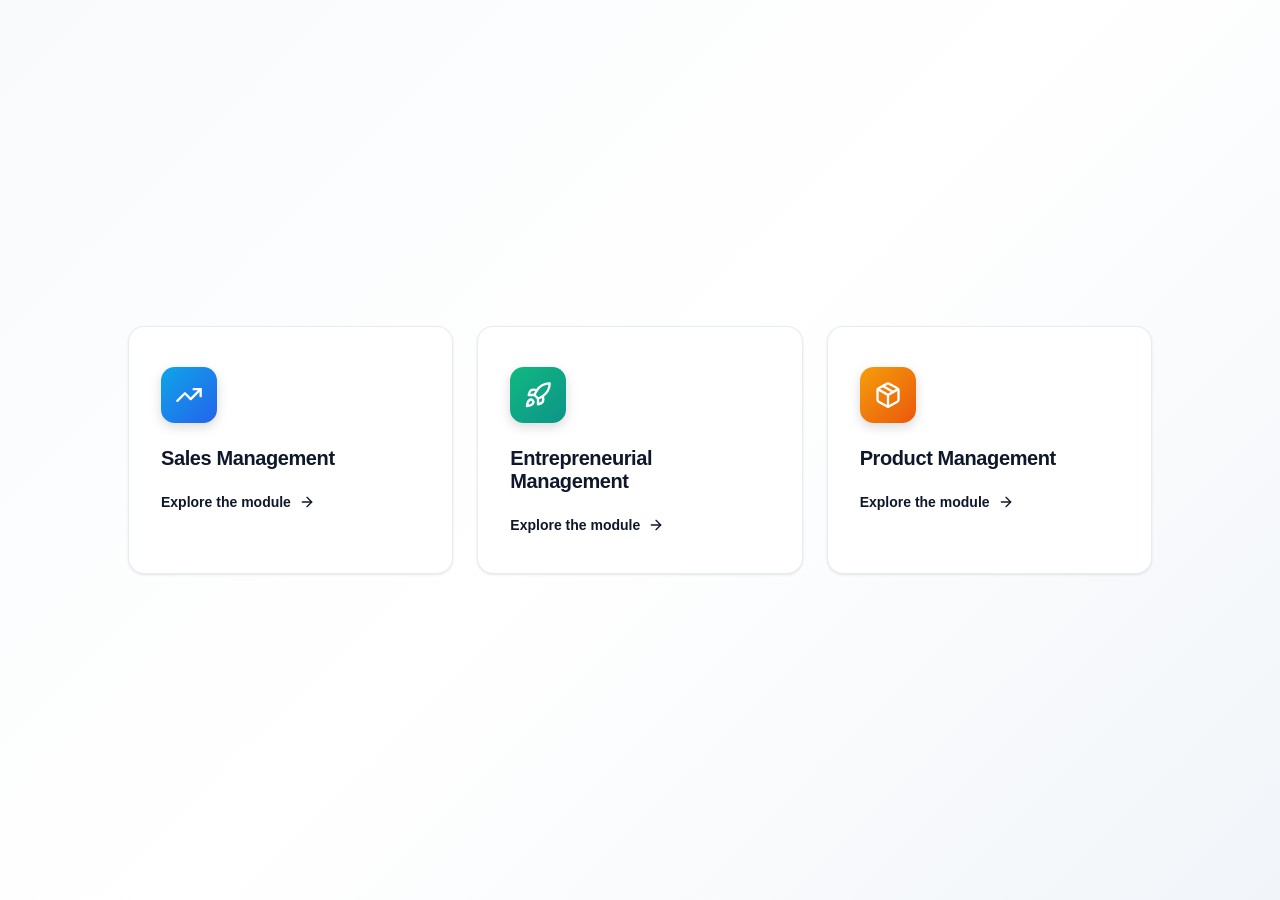
==== index.html @ 74922099 "Update index.html" ====
<!doctype html>
<html lang="en">
  <head>
    <meta charset="UTF-8" />
    <meta name="viewport" content="width=device-width, initial-scale=1.0" />
    <title>Manage</title>
    <link rel="stylesheet" href="style.css" />
    <meta property="og:image" content="https://bolt.new/static/og_default.png">
    <meta name="twitter:card" content="summary_large_image">
    <meta name="twitter:image" content="https://bolt.new/static/og_default.png">
</head>
  <body>
    <div class="page">
      <div class="cards">
        <div class="card" data-module="sales">
          <div class="card-icon card-icon--blue">
            <svg xmlns="http://www.w3.org/2000/svg" width="28" height="28" viewBox="0 0 24 24" fill="none" stroke="currentColor" stroke-width="2" stroke-linecap="round" stroke-linejoin="round"><polyline points="22 7 13.5 15.5 8.5 10.5 2 17"></polyline><polyline points="16 7 22 7 22 13"></polyline></svg>
          </div>
          <h2 class="card-title">Sales Management</h2>
          <div class="card-link">
            <span>Explore the module</span>
            <svg xmlns="http://www.w3.org/2000/svg" width="16" height="16" viewBox="0 0 24 24" fill="none" stroke="currentColor" stroke-width="2" stroke-linecap="round" stroke-linejoin="round"><line x1="5" y1="12" x2="19" y2="12"></line><polyline points="12 5 19 12 12 19"></polyline></svg>
          </div>
        </div>

        <div class="card" data-module="entrepreneurial">
          <div class="card-icon card-icon--green">
            <svg xmlns="http://www.w3.org/2000/svg" width="28" height="28" viewBox="0 0 24 24" fill="none" stroke="currentColor" stroke-width="2" stroke-linecap="round" stroke-linejoin="round"><path d="M4.5 16.5c-1.5 1.26-2 5-2 5s3.74-.5 5-2c.71-.84.7-2.13-.09-2.91a2.18 2.18 0 0 0-2.91-.09z"></path><path d="M12 15l-3-3a22 22 0 0 1 2-3.95A12.88 12.88 0 0 1 22 2c0 2.72-.78 7.5-6 11a22.35 22.35 0 0 1-4 2z"></path><path d="M9 12H4s.55-3.03 2-4c1.62-1.08 5 0 5 0"></path><path d="M12 15v5s3.03-.55 4-2c1.08-1.62 0-5 0-5"></path></svg>
          </div>
          <h2 class="card-title">Entrepreneurial Management</h2>
          <div class="card-link">
            <span>Explore the module</span>
            <svg xmlns="http://www.w3.org/2000/svg" width="16" height="16" viewBox="0 0 24 24" fill="none" stroke="currentColor" stroke-width="2" stroke-linecap="round" stroke-linejoin="round"><line x1="5" y1="12" x2="19" y2="12"></line><polyline points="12 5 19 12 12 19"></polyline></svg>
          </div>
        </div>

        <div class="card" data-module="product">
          <div class="card-icon card-icon--amber">
            <svg xmlns="http://www.w3.org/2000/svg" width="28" height="28" viewBox="0 0 24 24" fill="none" stroke="currentColor" stroke-width="2" stroke-linecap="round" stroke-linejoin="round"><path d="M16.5 9.4 7.55 4.24"></path><path d="M21 16V8a2 2 0 0 0-1-1.73l-7-4a2 2 0 0 0-2 0l-7 4A2 2 0 0 0 3 8v8a2 2 0 0 0 1 1.73l7 4a2 2 0 0 0 2 0l7-4A2 2 0 0 0 21 16z"></path><polyline points="3.27 6.96 12 12.01 20.73 6.96"></polyline><line x1="12" y1="22.08" x2="12" y2="12"></line></svg>
          </div>
          <h2 class="card-title">Product Management</h2>
          <div class="card-link">
            <span>Explore the module</span>
            <svg xmlns="http://www.w3.org/2000/svg" width="16" height="16" viewBox="0 0 24 24" fill="none" stroke="currentColor" stroke-width="2" stroke-linecap="round" stroke-linejoin="round"><line x1="5" y1="12" x2="19" y2="12"></line><polyline points="12 5 19 12 12 19"></polyline></svg>
          </div>
        </div>
      </div>
    </div>
    <script type="module" src="script.js"></script>
  </body>
</html>
---- style.css ----
*,
*::before,
*::after {
  margin: 0;
  padding: 0;
  box-sizing: border-box;
}

:root {
  --bg-start: #f8fafc;
  --bg-mid: #ffffff;
  --bg-end: #f1f5f9;
  --card-bg: #ffffff;
  --card-border: rgba(226, 232, 240, 0.8);
  --text-900: #0f172a;
  --text-600: #475569;
  --shadow-card: 0 1px 3px rgba(0, 0, 0, 0.06), 0 1px 2px rgba(0, 0, 0, 0.04);
}

body {
  font-family: -apple-system, BlinkMacSystemFont, 'Segoe UI', Roboto, Helvetica, Arial, sans-serif;
  background: linear-gradient(135deg, var(--bg-start), var(--bg-mid), var(--bg-end));
  color: var(--text-900);
  -webkit-font-smoothing: antialiased;
}

.page {
  min-height: 100vh;
  display: flex;
  align-items: center;
  justify-content: center;
  padding: 2rem 1.5rem;
}

.cards {
  display: grid;
  grid-template-columns: repeat(3, 1fr);
  gap: 1.5rem;
  width: 100%;
  max-width: 64rem;
}

@media (max-width: 900px) {
  .cards {
    grid-template-columns: 1fr;
    max-width: 24rem;
  }
}

.card {
  position: relative;
  background: var(--card-bg);
  border: 1px solid var(--card-border);
  border-radius: 1rem;
  padding: 2.5rem 2rem;
  box-shadow: var(--shadow-card);
  cursor: pointer;
  overflow: hidden;
  transition: transform 0.3s ease, box-shadow 0.3s ease;
}

.card::before {
  content: '';
  position: absolute;
  inset: 0 0 auto 0;
  height: 4px;
  opacity: 0;
  transition: opacity 0.3s ease;
}

.card:hover {
  transform: translateY(-4px);
  box-shadow: 0 20px 40px rgba(0, 0, 0, 0.1);
}

.card:hover::before {
  opacity: 1;
}

.card-icon {
  width: 3.5rem;
  height: 3.5rem;
  border-radius: 0.85rem;
  display: flex;
  align-items: center;
  justify-content: center;
  color: #fff;
  margin-bottom: 1.5rem;
  box-shadow: 0 4px 12px rgba(0, 0, 0, 0.15);
}

.card-icon--blue {
  background: linear-gradient(135deg, #0ea5e9, #2563eb);
}
.card-icon--green {
  background: linear-gradient(135deg, #10b981, #0d9488);
}
.card-icon--amber {
  background: linear-gradient(135deg, #f59e0b, #ea580c);
}

.card[data-module='sales']:hover {
  box-shadow: 0 20px 40px rgba(14, 165, 233, 0.18);
}
.card[data-module='sales']::before {
  background: linear-gradient(90deg, #0ea5e9, #2563eb);
}

.card[data-module='entrepreneurial']:hover {
  box-shadow: 0 20px 40px rgba(16, 185, 129, 0.18);
}
.card[data-module='entrepreneurial']::before {
  background: linear-gradient(90deg, #10b981, #0d9488);
}

.card[data-module='product']:hover {
  box-shadow: 0 20px 40px rgba(245, 158, 11, 0.18);
}
.card[data-module='product']::before {
  background: linear-gradient(90deg, #f59e0b, #ea580c);
}

.card-title {
  font-size: 1.25rem;
  font-weight: 700;
  letter-spacing: -0.02em;
  margin-bottom: 1.5rem;
}

.card-link {
  display: flex;
  align-items: center;
  gap: 0.5rem;
  font-size: 0.875rem;
  font-weight: 600;
  color: var(--text-900);
  transition: gap 0.3s ease;
}

.card:hover .card-link {
  gap: 0.85rem;
}
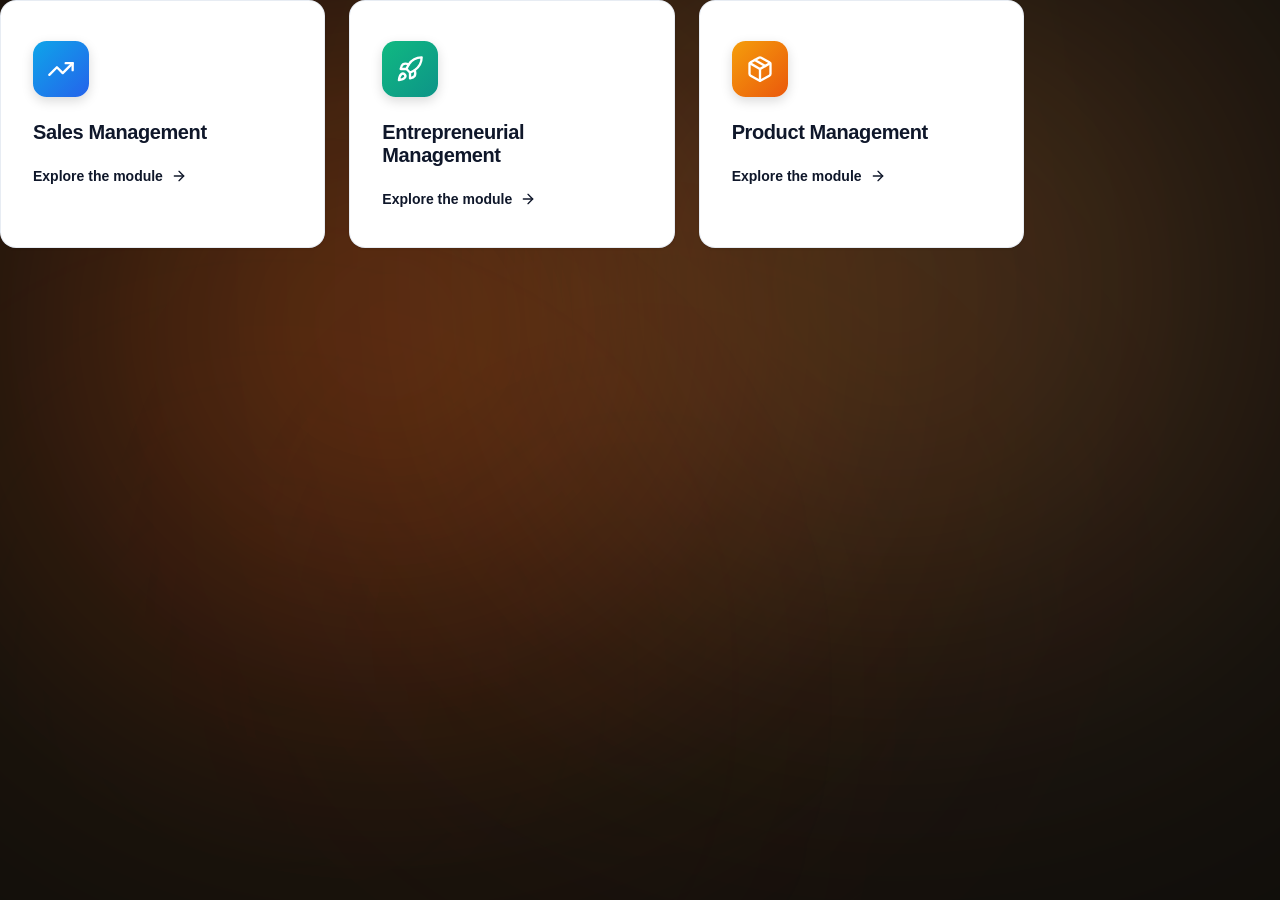
==== commit f71444c7: "Update index.html" ====
--- a/index.html
+++ b/index.html
@@ -10,6 +10,13 @@
     <meta name="twitter:image" content="https://bolt.new/static/og_default.png">
 </head>
   <body>
+  <div class="aura-bg">
+    <div class="aura-layer-1" aria-hidden="true"></div>
+    <div class="aura-layer-2" aria-hidden="true"></div>
+    <div class="aura-layer-3" aria-hidden="true"></div>
+    <div class="aura-layer-4" aria-hidden="true"></div>
+
+    <div class="aura-content">
     <div class="page">
       <div class="cards">
         <div class="card" data-module="sales">
--- a/style.css
+++ b/style.css
@@ -19,9 +19,10 @@
 
 body {
   font-family: -apple-system, BlinkMacSystemFont, 'Segoe UI', Roboto, Helvetica, Arial, sans-serif;
-  background: linear-gradient(135deg, var(--bg-start), var(--bg-mid), var(--bg-end));
+  background-color: #100e0b;
   color: var(--text-900);
   -webkit-font-smoothing: antialiased;
+}
 }
 
 .page {
@@ -140,3 +141,49 @@
 .card:hover .card-link {
   gap: 0.85rem;
 }
+
+.aura-bg {
+  position: relative;
+  overflow: hidden;
+  min-height: 100vh;
+}
+.aura-layer-1 {
+  position: absolute; inset: 0;
+  background: radial-gradient(circle at 30% 35%, rgba(234,88,12,0.6) 0%, transparent 45%);
+  mix-blend-mode: screen;
+  filter: blur(162px);
+  transform: translateZ(0);
+  will-change: transform;
+  pointer-events: none;
+}
+.aura-layer-2 {
+  position: absolute; inset: 0;
+  background: radial-gradient(circle at 70% 30%, rgba(251,146,60,0.5) 0%, transparent 40%);
+  mix-blend-mode: screen;
+  filter: blur(180px);
+  transform: translateZ(0);
+  will-change: transform;
+  pointer-events: none;
+}
+.aura-layer-3 {
+  position: absolute; inset: 0;
+  background: radial-gradient(circle at 50% 75%, rgba(153,27,27,0.4) 0%, transparent 50%);
+  mix-blend-mode: multiply;
+  filter: blur(260px);
+  transform: translateZ(0);
+  will-change: transform;
+  pointer-events: none;
+}
+.aura-layer-4 {
+  position: absolute; inset: 0;
+  background: radial-gradient(circle at 20% 80%, rgba(251,191,36,0.2) 0%, transparent 35%);
+  mix-blend-mode: overlay;
+  filter: blur(198px);
+  transform: translateZ(0);
+  will-change: transform;
+  pointer-events: none;
+}
+.aura-content {
+  position: relative;
+  z-index: 1;
+}
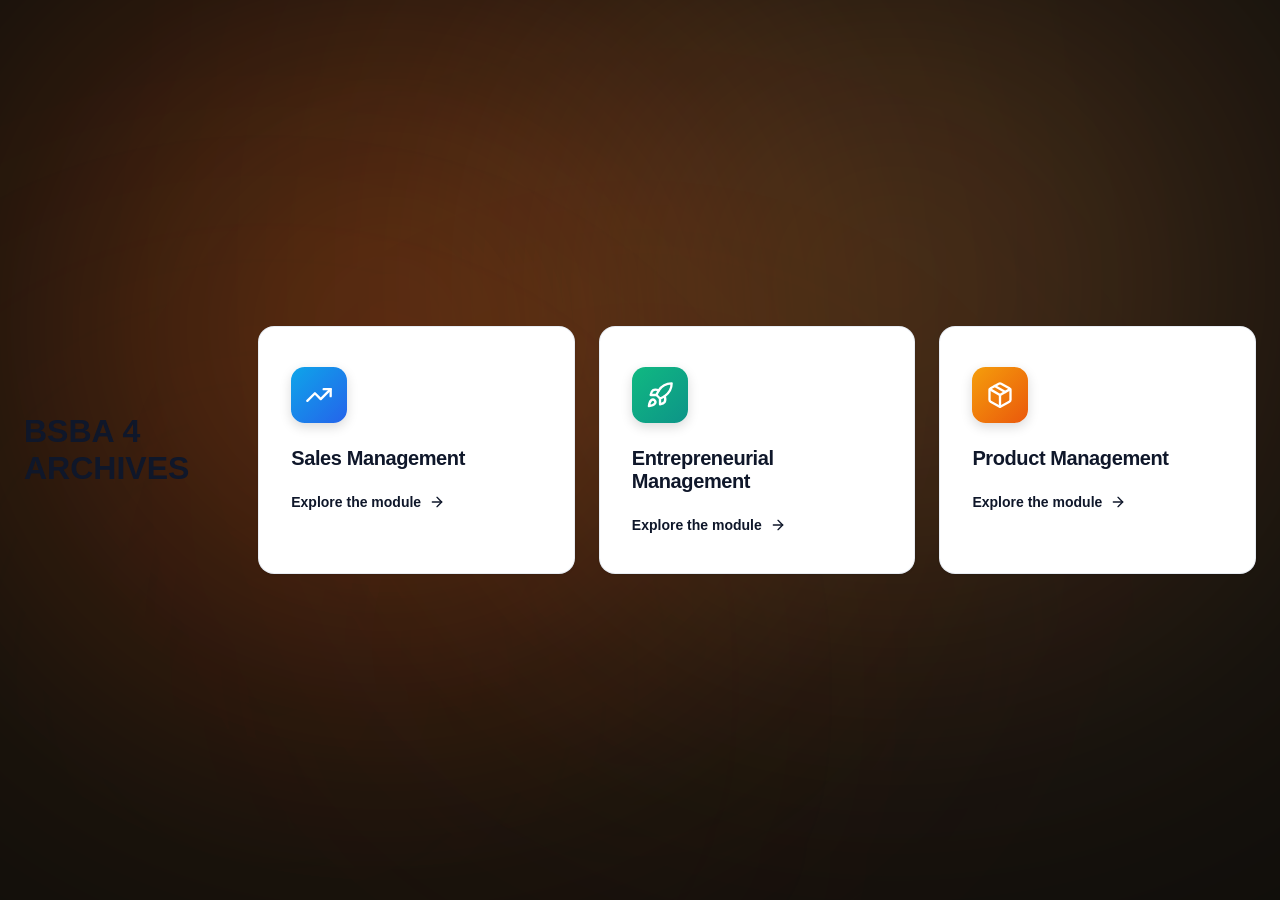
==== commit 7883fc6a: "Update index.html" ====
--- a/index.html
+++ b/index.html
@@ -17,9 +17,10 @@
     <div class="aura-layer-4" aria-hidden="true"></div>
 
     <div class="aura-content">
-    <div class="page">
-      <div class="cards">
-        <div class="card" data-module="sales">
+      <div class="page">
+        <h1 class="page-title">BSBA 4 ARCHIVES</h1>
+        <div class="cards">
+          <div class="card" data-module="sales">
           <div class="card-icon card-icon--blue">
             <svg xmlns="http://www.w3.org/2000/svg" width="28" height="28" viewBox="0 0 24 24" fill="none" stroke="currentColor" stroke-width="2" stroke-linecap="round" stroke-linejoin="round"><polyline points="22 7 13.5 15.5 8.5 10.5 2 17"></polyline><polyline points="16 7 22 7 22 13"></polyline></svg>
           </div>
@@ -52,7 +53,9 @@
           </div>
         </div>
       </div>
+      </div>
     </div>
-    <script type="module" src="script.js"></script>
-  </body>
+  </div>
+  <script type="module" src="script.js"></script>
+</body>
 </html>
--- a/style.css
+++ b/style.css
@@ -22,7 +22,6 @@
   background-color: #100e0b;
   color: var(--text-900);
   -webkit-font-smoothing: antialiased;
-}
 }
 
 .page {
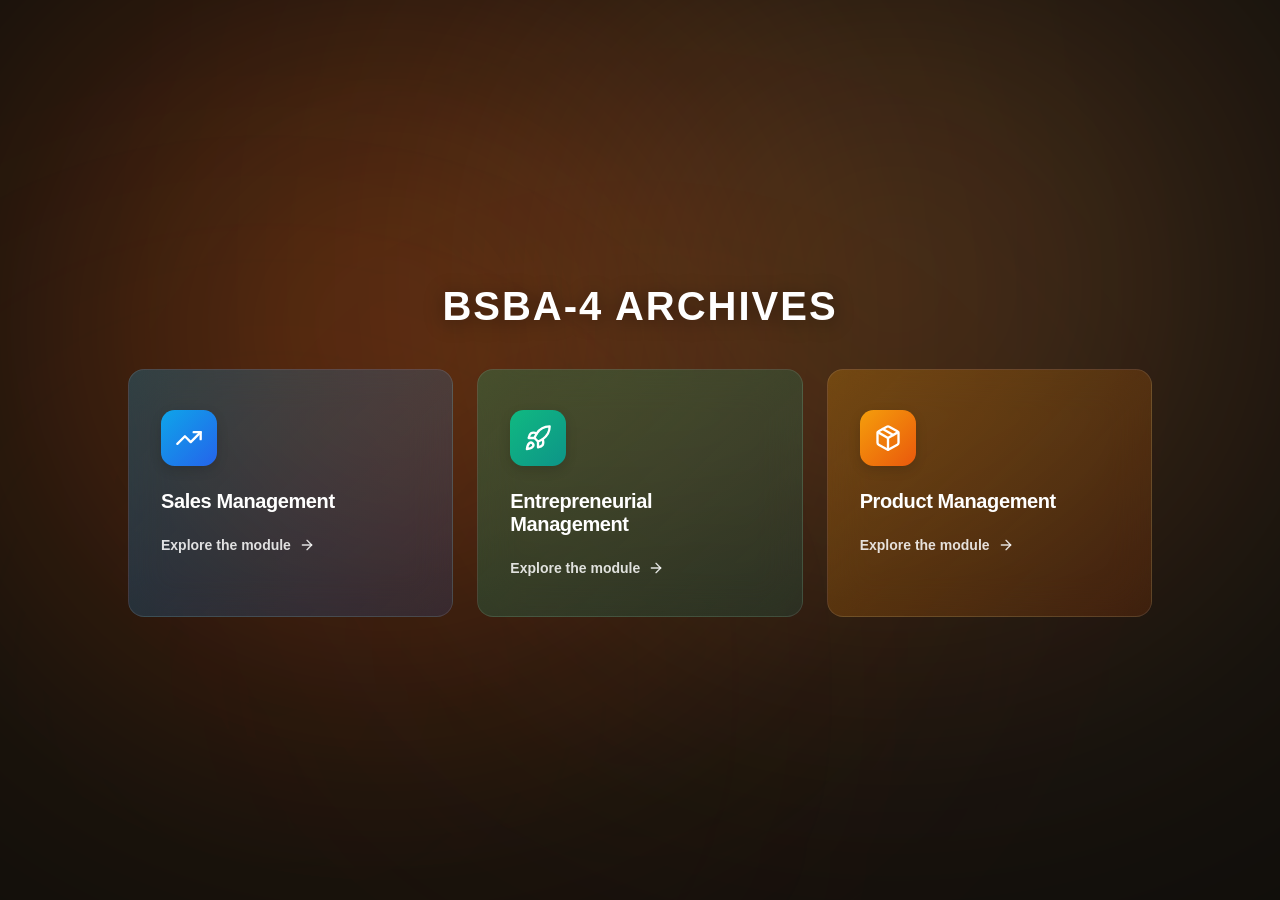
==== commit ce3f71cc: "Update index.html" ====
--- a/index.html
+++ b/index.html
@@ -18,7 +18,7 @@
 
     <div class="aura-content">
       <div class="page">
-        <h1 class="page-title">BSBA 4 ARCHIVES</h1>
+        <h1 class="page-title">BSBA-4 ARCHIVES</h1>
         <div class="cards">
           <div class="card" data-module="sales">
           <div class="card-icon card-icon--blue">
--- a/style.css
+++ b/style.css
@@ -27,6 +27,7 @@
 .page {
   min-height: 100vh;
   display: flex;
+  flex-direction: column;
   align-items: center;
   justify-content: center;
   padding: 2rem 1.5rem;
@@ -49,14 +50,28 @@
 
 .card {
   position: relative;
-  background: var(--card-bg);
-  border: 1px solid var(--card-border);
+  border: 1px solid rgba(255, 255, 255, 0.1);
   border-radius: 1rem;
   padding: 2.5rem 2rem;
-  box-shadow: var(--shadow-card);
   cursor: pointer;
   overflow: hidden;
   transition: transform 0.3s ease, box-shadow 0.3s ease;
+  color: #fff;
+}
+
+.card[data-module='sales'] {
+  background: linear-gradient(135deg, rgba(14, 165, 233, 0.25), rgba(37, 99, 235, 0.15));
+  backdrop-filter: blur(20px);
+}
+
+.card[data-module='entrepreneurial'] {
+  background: linear-gradient(135deg, rgba(16, 185, 129, 0.25), rgba(13, 148, 136, 0.15));
+  backdrop-filter: blur(20px);
+}
+
+.card[data-module='product'] {
+  background: linear-gradient(135deg, rgba(245, 158, 11, 0.25), rgba(234, 88, 12, 0.15));
+  backdrop-filter: blur(20px);
 }
 
 .card::before {
@@ -133,7 +148,7 @@
   gap: 0.5rem;
   font-size: 0.875rem;
   font-weight: 600;
-  color: var(--text-900);
+  color: rgba(255, 255, 255, 0.85);
   transition: gap 0.3s ease;
 }
 
@@ -186,3 +201,18 @@
   position: relative;
   z-index: 1;
 }
+.page-title {
+  color: #fff;
+  font-size: 2.5rem;
+  font-weight: 800;
+  letter-spacing: 0.05em;
+  text-align: center;
+  margin-bottom: 2.5rem;
+  text-shadow: 0 2px 20px rgba(0, 0, 0, 0.4);
+}
+
+@media (max-width: 600px) {
+  .page-title {
+    font-size: 1.75rem;
+  }
+}
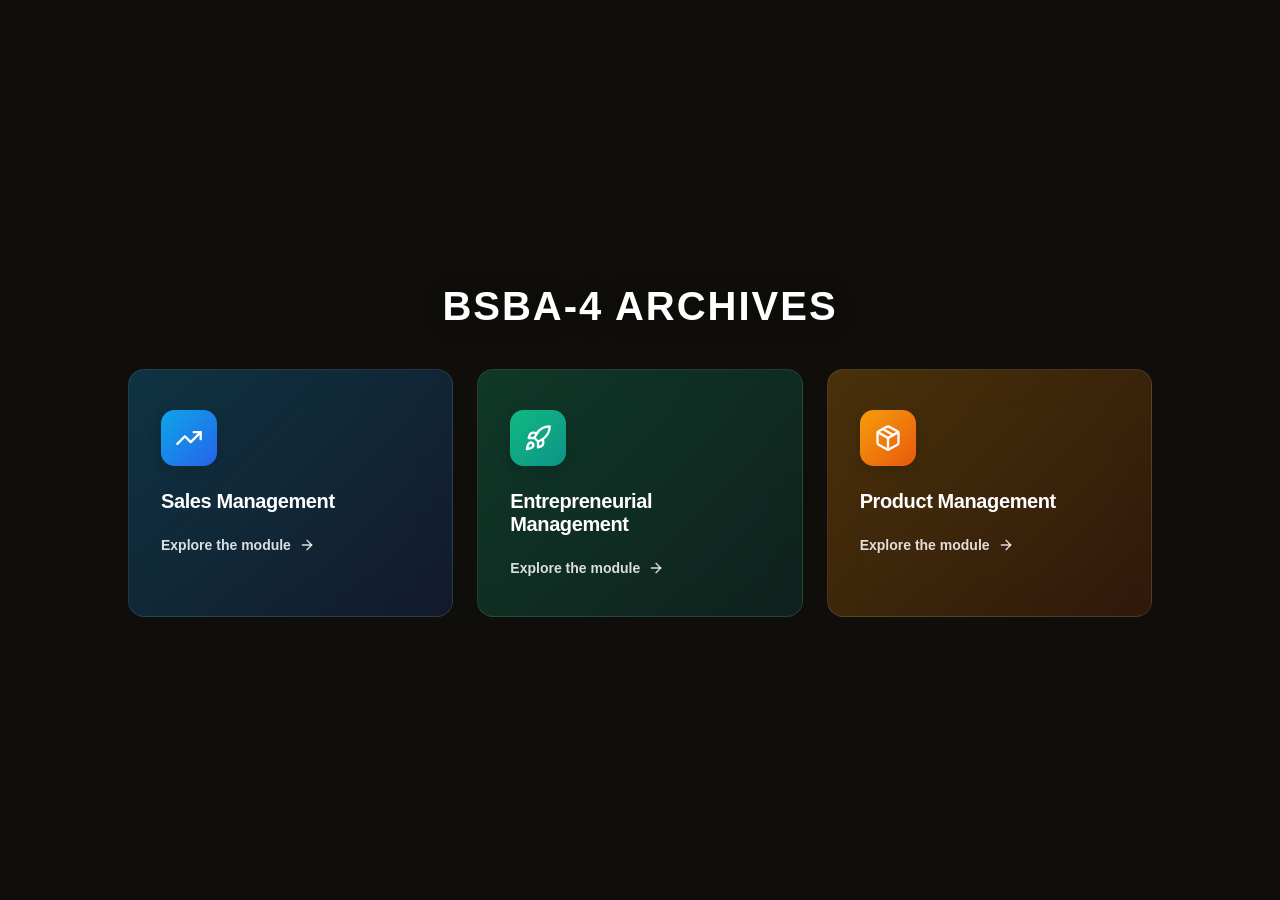
==== commit 628b6afc: "Update index.html" ====
--- a/index.html
+++ b/index.html
@@ -11,11 +11,7 @@
 </head>
   <body>
   <div class="aura-bg">
-    <div class="aura-layer-1" aria-hidden="true"></div>
-    <div class="aura-layer-2" aria-hidden="true"></div>
-    <div class="aura-layer-3" aria-hidden="true"></div>
-    <div class="aura-layer-4" aria-hidden="true"></div>
-
+    <div class="aura-layer" aria-hidden="true"></div>
     <div class="aura-content">
       <div class="page">
         <h1 class="page-title">BSBA-4 ARCHIVES</h1>
@@ -30,7 +26,6 @@
             <svg xmlns="http://www.w3.org/2000/svg" width="16" height="16" viewBox="0 0 24 24" fill="none" stroke="currentColor" stroke-width="2" stroke-linecap="round" stroke-linejoin="round"><line x1="5" y1="12" x2="19" y2="12"></line><polyline points="12 5 19 12 12 19"></polyline></svg>
           </div>
         </div>
-
         <div class="card" data-module="entrepreneurial">
           <div class="card-icon card-icon--green">
             <svg xmlns="http://www.w3.org/2000/svg" width="28" height="28" viewBox="0 0 24 24" fill="none" stroke="currentColor" stroke-width="2" stroke-linecap="round" stroke-linejoin="round"><path d="M4.5 16.5c-1.5 1.26-2 5-2 5s3.74-.5 5-2c.71-.84.7-2.13-.09-2.91a2.18 2.18 0 0 0-2.91-.09z"></path><path d="M12 15l-3-3a22 22 0 0 1 2-3.95A12.88 12.88 0 0 1 22 2c0 2.72-.78 7.5-6 11a22.35 22.35 0 0 1-4 2z"></path><path d="M9 12H4s.55-3.03 2-4c1.62-1.08 5 0 5 0"></path><path d="M12 15v5s3.03-.55 4-2c1.08-1.62 0-5 0-5"></path></svg>
@@ -41,7 +36,6 @@
             <svg xmlns="http://www.w3.org/2000/svg" width="16" height="16" viewBox="0 0 24 24" fill="none" stroke="currentColor" stroke-width="2" stroke-linecap="round" stroke-linejoin="round"><line x1="5" y1="12" x2="19" y2="12"></line><polyline points="12 5 19 12 12 19"></polyline></svg>
           </div>
         </div>
-
         <div class="card" data-module="product">
           <div class="card-icon card-icon--amber">
             <svg xmlns="http://www.w3.org/2000/svg" width="28" height="28" viewBox="0 0 24 24" fill="none" stroke="currentColor" stroke-width="2" stroke-linecap="round" stroke-linejoin="round"><path d="M16.5 9.4 7.55 4.24"></path><path d="M21 16V8a2 2 0 0 0-1-1.73l-7-4a2 2 0 0 0-2 0l-7 4A2 2 0 0 0 3 8v8a2 2 0 0 0 1 1.73l7 4a2 2 0 0 0 2 0l7-4A2 2 0 0 0 21 16z"></path><polyline points="3.27 6.96 12 12.01 20.73 6.96"></polyline><line x1="12" y1="22.08" x2="12" y2="12"></line></svg>
--- a/style.css
+++ b/style.css
@@ -83,12 +83,15 @@
   transition: opacity 0.3s ease;
 }
 
-.card:hover {
+.card:hover,
+.card:focus-visible {
   transform: translateY(-4px);
   box-shadow: 0 20px 40px rgba(0, 0, 0, 0.1);
-}
-
-.card:hover::before {
+  outline: none;
+}
+
+.card:hover::before,
+.card:focus-visible::before {
   opacity: 1;
 }
 
@@ -161,40 +164,24 @@
   overflow: hidden;
   min-height: 100vh;
 }
-.aura-layer-1 {
-  position: absolute; inset: 0;
-  background: radial-gradient(circle at 30% 35%, rgba(234,88,12,0.6) 0%, transparent 45%);
-  mix-blend-mode: screen;
-  filter: blur(162px);
+/* Background glow. This used to be four separate divs, each with a
+   live CSS `filter: blur()` (up to 160px radius) recomputed by the
+   browser on every resize/zoom — expensive by itself, and worse
+   whenever position:fixed inset:0 sizing changes (browser zoom, pinch
+   zoom) since all four had to re-render at the new size simultaneously.
+   That was the main source of zoom lag.
+
+   Replaced with one precomputed image (aura-bg.webp) that bakes in the
+   same colors/positions/blend result ahead of time — the browser just
+   scales a ~15KB picture instead of recomputing four Gaussian blurs.
+   Fixed positioning is kept exactly as before (capped to one viewport's
+   worth of pixels, stays put while scrolling, unaffected by page
+   length) — only the "how is the glow itself drawn" part changed. */
+.aura-layer {
+  position: fixed; inset: 0;
+  z-index: 0;
+  background: #100e0b url('aura-bg.webp') center center / cover no-repeat;
   transform: translateZ(0);
-  will-change: transform;
-  pointer-events: none;
-}
-.aura-layer-2 {
-  position: absolute; inset: 0;
-  background: radial-gradient(circle at 70% 30%, rgba(251,146,60,0.5) 0%, transparent 40%);
-  mix-blend-mode: screen;
-  filter: blur(180px);
-  transform: translateZ(0);
-  will-change: transform;
-  pointer-events: none;
-}
-.aura-layer-3 {
-  position: absolute; inset: 0;
-  background: radial-gradient(circle at 50% 75%, rgba(153,27,27,0.4) 0%, transparent 50%);
-  mix-blend-mode: multiply;
-  filter: blur(260px);
-  transform: translateZ(0);
-  will-change: transform;
-  pointer-events: none;
-}
-.aura-layer-4 {
-  position: absolute; inset: 0;
-  background: radial-gradient(circle at 20% 80%, rgba(251,191,36,0.2) 0%, transparent 35%);
-  mix-blend-mode: overlay;
-  filter: blur(198px);
-  transform: translateZ(0);
-  will-change: transform;
   pointer-events: none;
 }
 .aura-content {
@@ -216,3 +203,693 @@
     font-size: 1.75rem;
   }
 }
+
+/* The big "Chapter N" heading on chapter detail pages, scaled down
+   a bit closer in proportion to the subtitle sitting right below it
+   (rather than the larger default .page-title size used elsewhere). */
+#chapterHeading {
+  font-size: 2rem;
+}
+
+@media (max-width: 600px) {
+  #chapterHeading {
+    font-size: 1.5rem;
+  }
+}
+
+/* Placeholder module pages */
+
+/* Row of back-icon buttons on chapter pages: a swooping back arrow to
+   the module list, plus a house icon straight to the Archive front
+   page. Circular glass buttons, same visual language as the
+   undo/redo/reset toolbar buttons elsewhere on this page. */
+.back-links-row {
+  position: absolute;
+  top: 2rem;
+  left: 2rem;
+  display: flex;
+  align-items: center;
+  gap: 0.6rem;
+  z-index: 5;
+}
+
+.back-icon-btn {
+  position: absolute;
+  top: 2rem;
+  left: 2rem;
+  width: 2.35rem;
+  height: 2.35rem;
+  border-radius: 50%;
+  border: 1px solid rgba(255, 255, 255, 0.18);
+  background: rgba(255, 255, 255, 0.07);
+  color: rgba(255, 255, 255, 0.85);
+  display: flex;
+  align-items: center;
+  justify-content: center;
+  flex-shrink: 0;
+  text-decoration: none;
+  transition: border-color 0.2s ease, background 0.2s ease, color 0.2s ease, transform 0.2s ease;
+}
+
+/* Inside the chapter page's row, positioning is handled by the row
+   itself (flex layout, two icons side by side) rather than each icon
+   individually. */
+.back-links-row .back-icon-btn {
+  position: static;
+}
+
+.back-icon-btn svg {
+  width: 1.05rem;
+  height: 1.05rem;
+}
+
+.back-icon-btn:hover,
+.back-icon-btn:focus-visible {
+  border-color: var(--accent, #38bdf8);
+  color: #fff;
+  transform: translateY(-1px);
+  outline: none;
+}
+
+@media (max-width: 600px) {
+  .back-icon-btn {
+    width: 2.1rem;
+    height: 2.1rem;
+  }
+  .back-icon-btn svg {
+    width: 0.95rem;
+    height: 0.95rem;
+  }
+}
+
+.page-subtitle {
+  color: rgba(255, 255, 255, 0.75);
+  font-size: 1.05rem;
+  text-align: center;
+  max-width: 32rem;
+}
+
+/* Pages with tall stacked content (e.g. chapter lists) should start
+   from the top and grow, rather than trying to vertically center. */
+.page--top {
+  justify-content: flex-start;
+  padding-top: 6rem;
+  padding-bottom: 4rem;
+}
+
+.chapter-list {
+  display: flex;
+  flex-direction: column;
+  gap: 0.9rem;
+  width: 100%;
+  max-width: 30rem;
+}
+
+.chapter-card {
+  border: 1px solid rgba(255, 255, 255, 0.1);
+  border-radius: 0.75rem;
+  padding: 0.85rem 1.25rem;
+  color: #fff;
+  cursor: pointer;
+  transition: transform 0.2s ease, box-shadow 0.2s ease;
+}
+
+.chapter-card:hover,
+.chapter-card:focus-visible {
+  transform: translateY(-2px);
+  outline: none;
+}
+
+.chapter-number {
+  font-size: 0.95rem;
+  font-weight: 700;
+  letter-spacing: -0.01em;
+}
+
+/* Reserved blank space below the chapter number for a title,
+   to be filled in manually later. */
+.chapter-title-space {
+  min-height: 1.4rem;
+  margin-top: 0.3rem;
+}
+
+/* Once a title is filled in (from window.CHAPTER_TITLES, wired up in
+   chapter-nav.js), it renders here at the same proportion as the
+   "Chapter N" label above it by default. Long titles get their font
+   size shrunk down by chapter-nav.js (via the --title-fit-scale
+   variable) just enough to keep fitting the card cleanly, since not
+   every chapter's title length is known ahead of time. */
+.chapter-title-space.has-title {
+  min-height: 0;
+  color: rgba(255, 255, 255, 0.72);
+  font-weight: 500;
+  line-height: 1.35;
+  font-size: calc(0.95rem * var(--title-fit-scale, 1));
+}
+
+.chapter-card--blue {
+  background: linear-gradient(135deg, rgba(14, 165, 233, 0.2), rgba(37, 99, 235, 0.12));
+  backdrop-filter: blur(20px);
+}
+.chapter-card--blue:hover {
+  box-shadow: 0 12px 24px rgba(14, 165, 233, 0.15);
+}
+
+.chapter-card--green {
+  background: linear-gradient(135deg, rgba(16, 185, 129, 0.2), rgba(13, 148, 136, 0.12));
+  backdrop-filter: blur(20px);
+}
+.chapter-card--green:hover {
+  box-shadow: 0 12px 24px rgba(16, 185, 129, 0.15);
+}
+
+.chapter-card--amber {
+  background: linear-gradient(135deg, rgba(245, 158, 11, 0.2), rgba(234, 88, 12, 0.12));
+  backdrop-filter: blur(20px);
+}
+.chapter-card--amber:hover {
+  box-shadow: 0 12px 24px rgba(245, 158, 11, 0.15);
+}
+
+/* ============================================================
+   Floating Action Button (FAB) — the "<" icon on the right edge
+   that morphs into a glowing ring and opens a stack of options.
+   ============================================================ */
+
+.fab-wrap {
+  position: fixed;
+  top: 50%;
+  right: 1.75rem;
+  transform: translateY(-50%);
+  display: flex;
+  align-items: center;
+  gap: 1.1rem;
+  z-index: 100;
+}
+
+.fab-icon {
+  position: relative;
+  width: 2.75rem;
+  height: 2.75rem;
+  flex-shrink: 0;
+  border-radius: 50%;
+  border: 1px solid rgba(255, 255, 255, 0.18);
+  background: rgba(255, 255, 255, 0.07);
+  backdrop-filter: blur(12px);
+  color: #fff;
+  display: flex;
+  align-items: center;
+  justify-content: center;
+  cursor: pointer;
+  box-shadow: 0 4px 14px rgba(0, 0, 0, 0.3);
+  transition: background 0.35s ease, border-color 0.35s ease,
+    box-shadow 0.35s ease, transform 0.2s ease;
+  touch-action: manipulation;
+}
+
+.fab-icon svg {
+  width: 16px;
+  height: 16px;
+  transition: transform 0.35s ease;
+}
+
+.fab-icon:hover {
+  transform: scale(1.07);
+}
+
+/* Icon "becomes" a thin glowing halo/ring when opened */
+.fab-wrap.is-open .fab-icon {
+  background: rgba(255, 255, 255, 0.02);
+  border: 1.5px solid var(--accent, #38bdf8);
+  box-shadow: 0 0 4px var(--accent, #38bdf8), 0 0 24px var(--accent, #38bdf8);
+}
+
+.fab-wrap.is-open .fab-icon svg {
+  transform: rotate(180deg);
+}
+
+.fab-options {
+  position: relative;
+  display: flex;
+  flex-direction: column;
+  gap: 0.6rem;
+  opacity: 0;
+  visibility: hidden;
+  transform: translateX(14px);
+  pointer-events: none;
+  transition: opacity 0.3s ease, transform 0.3s ease, visibility 0s linear 0.3s;
+  max-width: 15rem;
+}
+
+.fab-wrap.is-open .fab-options {
+  opacity: 1;
+  visibility: visible;
+  transform: translateX(0);
+  pointer-events: auto;
+  transition: opacity 0.3s ease, transform 0.3s ease, visibility 0s linear 0s;
+}
+
+/* Glowing vertical spine connecting all option containers */
+.fab-options::before {
+  content: '';
+  position: absolute;
+  top: 0;
+  bottom: 0;
+  right: -0.85rem;
+  width: 2px;
+  background: var(--accent, #38bdf8);
+  opacity: 0.55;
+  box-shadow: 0 0 8px var(--accent, #38bdf8);
+  border-radius: 2px;
+}
+
+/* Glowing tick connecting the spine to the halo */
+.fab-options::after {
+  content: '';
+  position: absolute;
+  top: 50%;
+  right: -1.7rem;
+  width: 0.85rem;
+  height: 2px;
+  background: var(--accent, #38bdf8);
+  opacity: 0.55;
+  box-shadow: 0 0 8px var(--accent, #38bdf8);
+}
+
+/* Desktop only (mobile keeps the layout above, untouched): the FAB
+   now hugs the content container's edge instead of the screen's edge
+   (actual positioning is computed by widget.js, since the content
+   container's width varies). Because it sits close to the content
+   with no spare room on its content-facing side, the icon and the
+   option stack swap visual order here — the icon stays anchored
+   right next to the content, and the options reveal to its OUTER
+   side (away from the content, into the empty margin) instead of
+   spilling toward the content and overlapping the text. */
+@media (min-width: 601px) {
+  .fab-icon {
+    order: 1;
+  }
+
+  .fab-options {
+    order: 2;
+    transform: translateX(-10px);
+  }
+
+  .fab-wrap.is-open .fab-options {
+    transform: translateX(0);
+  }
+
+  .fab-options::before {
+    right: auto;
+    left: -0.85rem;
+  }
+
+  .fab-options::after {
+    right: auto;
+    left: -1.7rem;
+  }
+}
+
+.fab-option {
+  position: relative;
+  padding: 0.65rem 1rem;
+  border-radius: 0.6rem;
+  border: 1px solid rgba(255, 255, 255, 0.14);
+  background: rgba(20, 20, 20, 0.6);
+  backdrop-filter: blur(14px);
+  color: #fff;
+  font-size: 0.82rem;
+  font-weight: 600;
+  white-space: nowrap;
+  cursor: pointer;
+  text-align: left;
+  transition: border-color 0.2s ease, transform 0.2s ease;
+  touch-action: manipulation;
+}
+
+.fab-option:hover {
+  border-color: var(--accent, #38bdf8);
+  transform: translateX(-2px);
+}
+
+/* Armed/active state (highlight, underline, bold "pens" toggled on) —
+   stays glowing until pressed again, independent of the panel open/closed. */
+.fab-option.is-active {
+  border-color: var(--accent, #38bdf8);
+  background: rgba(255, 255, 255, 0.08);
+  animation: fabPulse 1.8s ease-in-out infinite;
+}
+
+@keyframes fabPulse {
+  0%, 100% {
+    box-shadow: 0 0 4px var(--accent, #38bdf8), 0 0 10px var(--accent, #38bdf8);
+  }
+  50% {
+    box-shadow: 0 0 8px var(--accent, #38bdf8), 0 0 20px var(--accent, #38bdf8);
+  }
+}
+
+@media (max-width: 640px) {
+  /* Anchor to the bottom-right corner on mobile instead of vertical
+     center. This keeps it (and its expanded panel) well clear of the
+     sticky toolbar/theme-toggle pinned at the top of the screen — the
+     overlap between the two was what made the theme toggle untappable. */
+  .fab-wrap {
+    top: auto;
+    bottom: 1.25rem;
+    right: 1rem;
+    transform: none;
+    gap: 0.75rem;
+  }
+  .fab-option {
+    font-size: 0.75rem;
+    padding: 0.55rem 0.8rem;
+    white-space: normal;
+  }
+  .fab-options {
+    max-width: 11rem;
+  }
+}
+
+/* ============================================================
+   Chapter detail page — editable content area
+   ============================================================ */
+
+.chapter-meta {
+  color: rgba(255, 255, 255, 0.6);
+  font-size: 0.85rem;
+  margin-bottom: 0.5rem;
+  text-transform: uppercase;
+  letter-spacing: 0.08em;
+  text-align: center;
+}
+
+.chapter-content-wrap {
+  width: 100%;
+  max-width: 44rem;
+  margin-top: 1.5rem;
+  position: relative;
+}
+
+/* Zero-height marker placed just above the toolbar — purely so
+   JS can watch (via IntersectionObserver) for the moment the
+   toolbar reaches the top of the screen and becomes "stuck". */
+.toolbar-sentinel {
+  height: 1px;
+}
+
+.chapter-content {
+  min-height: 16rem;
+  background: rgba(255, 255, 255, 0.04);
+  border: 1px solid rgba(255, 255, 255, 0.12);
+  border-radius: 0.85rem;
+  padding: 1.75rem;
+  color: #fff;
+  line-height: 1.7;
+  font-size: 0.95rem;
+  outline: none;
+  transition: background 0.3s ease, color 0.3s ease, border-color 0.3s ease;
+}
+
+@media (max-width: 600px) {
+  .chapter-content {
+    font-size: 0.8rem;
+    line-height: 1.6;
+    padding: 1.25rem;
+  }
+}
+
+.chapter-content:empty::before {
+  content: attr(data-placeholder);
+  color: rgba(255, 255, 255, 0.35);
+}
+
+/* Book-style typesetting for whatever text is placed inside — just
+   wrap each paragraph in <p> tags in chapter-content.js and this
+   handles the rest (justified, indented, drop cap on the opener). */
+.chapter-content {
+  font-family: Georgia, 'Times New Roman', Times, serif;
+}
+
+.chapter-content p {
+  margin: 0 0 1.1em;
+  text-align: justify;
+  text-indent: 1.6em;
+}
+
+.chapter-content p:first-of-type {
+  text-indent: 0;
+}
+
+.chapter-content p:first-of-type::first-letter {
+  float: left;
+  font-size: 2.7em;
+  font-weight: 700;
+  line-height: 0.85;
+  padding-right: 0.09em;
+  padding-top: 0.04em;
+}
+
+.chapter-content h3 {
+  font-family: Georgia, 'Times New Roman', Times, serif;
+  font-size: 1.2em;
+  margin: 1.5em 0 0.6em;
+}
+
+.chapter-content ul,
+.chapter-content ol {
+  margin: 0 0 1.1em 1.6em;
+  padding: 0;
+}
+
+.chapter-content li {
+  margin-bottom: 0.4em;
+  text-align: justify;
+}
+
+/* Blank space under the big "Chapter N" heading on chapter detail
+   pages, left empty for the title to be added manually. */
+.chapter-title-space--detail {
+  min-height: 2.25rem;
+  margin-bottom: 0.5rem;
+}
+
+.chapter-title-space--detail.has-title {
+  color: rgba(255, 255, 255, 0.75);
+  font-size: 1.1rem;
+  font-weight: 600;
+  text-align: center;
+  letter-spacing: 0.01em;
+}
+
+/* Light mode: white box, black text */
+.chapter-content-wrap.is-light .chapter-content {
+  background: #ffffff;
+  border-color: rgba(15, 23, 42, 0.12);
+  color: #0f172a;
+}
+
+.chapter-content-wrap.is-light .chapter-content:empty::before {
+  color: rgba(15, 23, 42, 0.4);
+}
+
+/* ============================================================
+   Chapter toolbar — undo / redo / reset on the left, light-dark
+   switch on the right. Sits in normal flow by default. JS (a
+   sentinel + IntersectionObserver in chapter.html) detects when
+   it hits the top of the screen and adds "is-stuck", which
+   switches it to position: fixed at that exact moment.
+
+   NOTE: this is deliberately JS-driven fixed positioning rather
+   than native CSS position: sticky — the page background wrapper
+   (.aura-bg) has overflow: hidden for the glow effect, and an
+   overflow: hidden ancestor silently disables position: sticky
+   on mobile Safari/some Android browsers. Fixed positioning
+   isn't affected by that, so this works consistently everywhere.
+
+     - Desktop: once stuck, it detaches into a fixed vertical
+       dock in the LEFT corner of the viewport, outside the
+       content column — mirroring the round "<" FAB dock on the
+       right (see the min-width: 601px override below).
+     - Mobile: once stuck, it pins to the top of the screen at
+       the same left/right position it already sat at in normal
+       flow — no rearranging, no sideways movement, only vertical.
+   ============================================================ */
+.chapter-toolbar {
+  position: relative;
+  z-index: 20;
+  display: flex;
+  align-items: center;
+  justify-content: space-between;
+  gap: 0.6rem;
+  margin-bottom: 0.75rem;
+}
+
+.chapter-toolbar.is-stuck {
+  position: fixed;
+  top: 0.6rem;
+  left: 1.5rem;
+  right: 1.5rem;
+  padding: 0.4rem 0.6rem;
+  background: rgba(16, 14, 11, 0.7);
+  border: 1px solid rgba(255, 255, 255, 0.14);
+  border-radius: 0.85rem;
+  backdrop-filter: blur(14px);
+  box-shadow: 0 10px 24px rgba(0, 0, 0, 0.35);
+  transition: background 0.3s ease, border-color 0.3s ease, box-shadow 0.3s ease;
+}
+
+.chapter-content-wrap.is-light .chapter-toolbar.is-stuck {
+  background: rgba(255, 255, 255, 0.85);
+  border-color: rgba(15, 23, 42, 0.12);
+}
+
+/* Desktop: once stuck, leave the content column entirely and dock
+   as a fixed vertical stack in the left corner of the viewport —
+   same fixed/centered-vertically placement as the right-side FAB
+   ("<") toggle, just mirrored to the left and holding 4 controls
+   instead of 1. */
+@media (min-width: 601px) {
+  .chapter-toolbar.is-stuck {
+    top: 50%;
+    left: 1.75rem;
+    right: auto;
+    transform: translateY(-50%);
+    flex-direction: column;
+    justify-content: center;
+    width: auto;
+    padding: 0.6rem 0.5rem;
+    border-radius: 999px;
+    gap: 0.7rem;
+  }
+
+  .chapter-toolbar.is-stuck .toolbar-group {
+    flex-direction: column;
+    gap: 0.6rem;
+  }
+}
+
+.toolbar-group {
+  display: flex;
+  align-items: center;
+  gap: 0.5rem;
+}
+
+.history-btn {
+  width: 1.9rem;
+  height: 1.9rem;
+  border-radius: 50%;
+  border: 1px solid rgba(255, 255, 255, 0.18);
+  background: rgba(255, 255, 255, 0.08);
+  color: #fff;
+  display: flex;
+  align-items: center;
+  justify-content: center;
+  cursor: pointer;
+  padding: 0;
+  flex-shrink: 0;
+  transition: border-color 0.2s ease, background 0.2s ease, opacity 0.2s ease;
+  touch-action: manipulation;
+}
+
+.history-btn svg {
+  width: 0.95rem;
+  height: 0.95rem;
+}
+
+.history-btn:hover:not(:disabled) {
+  border-color: var(--accent, #38bdf8);
+}
+
+.history-btn:disabled {
+  opacity: 0.3;
+  cursor: not-allowed;
+}
+
+/* This gives the buttons their own solid light background rather
+   than a near-transparent tint — that near-transparent version relied
+   on the "is-stuck" pill's white backdrop for contrast, so the icons
+   were invisible (dark-on-dark) whenever the toolbar sat normally at
+   the top of the page, on both mobile and desktop. */
+.chapter-content-wrap.is-light .history-btn {
+  background: rgba(255, 255, 255, 0.85);
+  border-color: rgba(15, 23, 42, 0.15);
+  color: #0f172a;
+}
+
+@media (max-width: 600px) {
+  .toolbar-group {
+    gap: 0.4rem;
+  }
+  .history-btn {
+    width: 1.7rem;
+    height: 1.7rem;
+  }
+}
+
+/* Small light/dark switch — sits in the toolbar flow now instead of
+   being pinned to a corner, so it can slide/animate with the rest. */
+.theme-toggle {
+  padding: 0;
+  border: none;
+  background: transparent;
+  cursor: pointer;
+  flex-shrink: 0;
+}
+
+.theme-toggle-track {
+  display: block;
+  width: 2.5rem;
+  height: 1.3rem;
+  border-radius: 999px;
+  background: rgba(255, 255, 255, 0.12);
+  border: 1px solid rgba(255, 255, 255, 0.18);
+  position: relative;
+  transition: background 0.3s ease, border-color 0.3s ease;
+}
+
+.chapter-content-wrap.is-light .theme-toggle-track {
+  background: #e2e8f0;
+  border-color: rgba(15, 23, 42, 0.15);
+}
+
+.theme-toggle-knob {
+  position: absolute;
+  top: 1px;
+  left: 1px;
+  width: 1.1rem;
+  height: 1.1rem;
+  border-radius: 50%;
+  background: #0f172a;
+  color: #fff;
+  display: flex;
+  align-items: center;
+  justify-content: center;
+  transition: transform 0.3s ease, background 0.3s ease, color 0.3s ease;
+  box-shadow: 0 1px 3px rgba(0, 0, 0, 0.4);
+}
+
+.chapter-content-wrap.is-light .theme-toggle-knob {
+  transform: translateX(1.2rem);
+  background: #fbbf24;
+  color: #78350f;
+}
+
+.theme-toggle-knob svg {
+  width: 0.7rem;
+  height: 0.7rem;
+}
+
+.theme-toggle-knob .icon-sun {
+  display: none;
+}
+.theme-toggle-knob .icon-moon {
+  display: block;
+}
+
+.chapter-content-wrap.is-light .theme-toggle-knob .icon-sun {
+  display: block;
+}
+.chapter-content-wrap.is-light .theme-toggle-knob .icon-moon {
+  display: none;
+}
